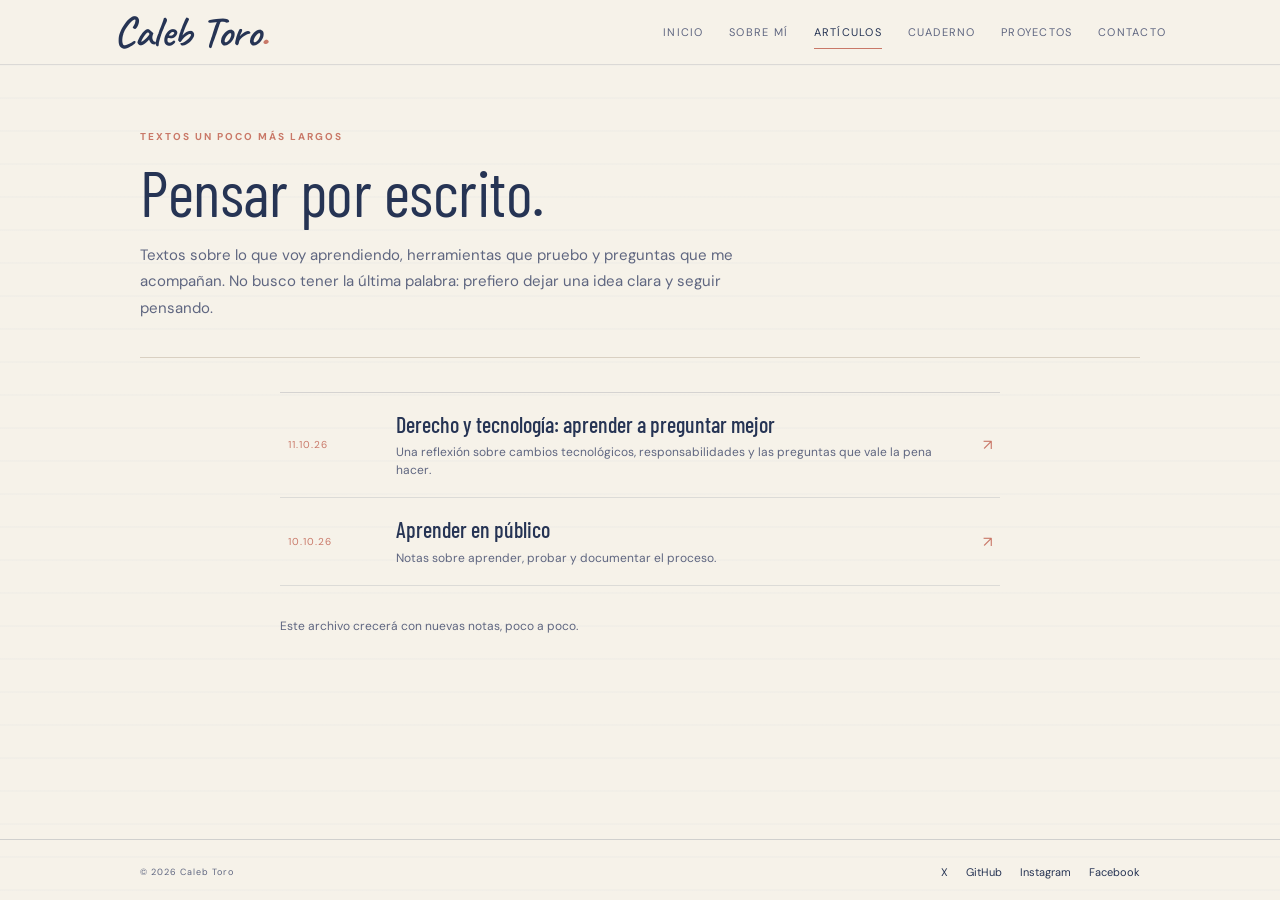
==== articulos.html @ 082de5a1 "Publica sitio personal inicial" ====
<!doctype html>
<html lang="es">
  <head>
    <meta charset="utf-8">
    <meta name="viewport" content="width=device-width, initial-scale=1">
    <meta name="theme-color" content="#f6f2e9">
    <title>Artículos — Caleb Toro</title>
    <meta
      name="description"
      content="Artículos de Caleb Toro sobre derecho, tecnología y cultura: ideas en proceso, preguntas y aprendizajes compartidos."
    >

    <link rel="preconnect" href="https://fonts.googleapis.com">
    <link rel="preconnect" href="https://fonts.gstatic.com" crossorigin>
    <link
      href="https://fonts.googleapis.com/css2?family=Barlow+Condensed:wght@400;500;600&family=Caveat:wght@500;600&family=DM+Sans:wght@400;500;600;700&display=swap"
      rel="stylesheet"
    >
    <link rel="stylesheet" href="assets/css/style.css">
  </head>

  <body>
    <a class="skip-link" href="#contenido">Saltar al contenido</a>

    <header class="site-header">
      <div class="header-inner">
        <a class="wordmark" href="index.html">
          Caleb Toro<span class="wordmark-dot">.</span>
        </a>

        <button
          class="menu-toggle"
          type="button"
          aria-expanded="false"
          aria-controls="nav-principal"
        >
          Menú <span>☰</span>
        </button>

        <nav class="primary-nav" id="nav-principal" aria-label="Navegación principal">
          <a href="index.html">Inicio</a>
          <a href="sobre-mi.html">Sobre mí</a>
          <a href="articulos.html" aria-current="page">Artículos</a>
          <a href="cuaderno.html">Cuaderno</a>
          <a href="proyectos.html">Proyectos</a>
          <a href="contacto.html">Contacto</a>
        </nav>
      </div>
    </header>

    <main class="site-main" id="contenido">
      <header class="page-header">
        <p class="eyebrow">TEXTOS UN POCO MÁS LARGOS</p>
        <h1 class="page-title">Pensar por escrito.</h1>
        <p class="page-intro">
          Textos sobre lo que voy aprendiendo, herramientas que pruebo y preguntas
          que me acompañan. No busco tener la última palabra: prefiero dejar una
          idea clara y seguir pensando.
        </p>
      </header>

      <div class="reading-column">
        <div class="entry-list">
          <a class="entry-row" href="posts/derecho-y-tecnologia.html">
            <span class="entry-date">11.10.26</span>
            <span class="entry-main">
              <strong>Derecho y tecnología: aprender a preguntar mejor</strong>
              <small>
                Una reflexión sobre cambios tecnológicos, responsabilidades y las
                preguntas que vale la pena hacer.
              </small>
            </span>
            <span class="entry-arrow">↗</span>
          </a>

          <a class="entry-row" href="posts/aprender-en-publico.html">
            <span class="entry-date">10.10.26</span>
            <span class="entry-main">
              <strong>Aprender en público</strong>
              <small>Notas sobre aprender, probar y documentar el proceso.</small>
            </span>
            <span class="entry-arrow">↗</span>
          </a>
        </div>

        <p class="quiet-note">Este archivo crecerá con nuevas notas, poco a poco.</p>
      </div>
    </main>

    <footer class="site-footer">
      <div class="footer-inner">
        <p class="copyright">© <span class="current-year">2026</span> Caleb Toro</p>

        <nav class="social-links" aria-label="Redes sociales">
          <a href="https://twitter.com/CalebToro_" target="_blank" rel="noopener noreferrer">X</a>
          <a href="https://github.com/CalebToro" target="_blank" rel="noopener noreferrer">GitHub</a>
          <a href="https://www.instagram.com/calebtoro_/" target="_blank" rel="noopener noreferrer">Instagram</a>
          <a href="https://www.facebook.com/freidertoro7/" target="_blank" rel="noopener noreferrer">Facebook</a>
        </nav>
      </div>
    </footer>

    <script src="assets/js/main.js"></script>
  </body>
</html>
---- assets/css/style.css ----
/*
  Variables y base del tema
*/
:root {
  --paper: #f6f2e9;
  --paper-deep: #eee8dc;
  --ink: #263454;
  --ink-soft: #5f6680;
  --rule: rgba(104, 133, 177, 0.06);
  --coral: #c97868;
  --blue-accent: #4265a8;
  --blue-accent-soft: #e2e8f4;
  --lavender: #b9b3d1;
  --line: #d9d0c2;
  --sans: "DM Sans", sans-serif;
  --display: "Barlow Condensed", sans-serif;
  --hand: "Caveat", cursive;
  --text-small: 0.75rem;
  --text-body: 0.9375rem;
  --text-lead: 1.125rem;
  --heading-small: clamp(1.5rem, 2.8vw, 1.875rem);
  --heading-section: clamp(2rem, 4vw, 2.625rem);
  --heading-page: clamp(2.75rem, 6vw, 4rem);
  --heading-hero: clamp(2.75rem, 6.5vw, 4.25rem);
}

* {
  box-sizing: border-box;
}

html {
  scroll-behavior: smooth;
  scroll-padding-top: 105px;
}

body {
  min-height: 100vh;
  margin: 0;
  color: var(--ink);
  background-color: var(--paper);
  background-image: repeating-linear-gradient(
    to bottom,
    transparent 0,
    transparent 31px,
    var(--rule) 32px,
    transparent 33px
  );
  font-family: var(--sans);
  font-size: var(--text-body);
  line-height: 1.75;
  display: flex;
  flex-direction: column;
}

a {
  color: inherit;
}

a:focus-visible,
button:focus-visible {
  outline: 2px solid var(--coral);
  outline-offset: 4px;
}

/*
  Accesibilidad y utilidades
*/
.skip-link {
  position: absolute;
  left: -9999px;
  top: 0;
}

.skip-link:focus {
  left: 1rem;
  top: 1rem;
  z-index: 1000;
  background: var(--paper);
  padding: 0.5rem 1rem;
}

/*
  Header y navegación
*/
.site-header {
  position: sticky;
  top: 0;
  z-index: 100;
  background: rgba(246, 242, 233, 0.94);
  backdrop-filter: blur(12px);
  border-bottom: 1px solid rgba(38, 52, 84, 0.13);
}

.header-inner {
  max-width: 1120px;
  margin: 0 auto;
  padding: 13px 34px 12px;
  display: flex;
  align-items: center;
  justify-content: space-between;
  gap: 24px;
}

.wordmark {
  font: 600 43px/0.9 var(--hand);
  text-decoration: none;
  white-space: nowrap;
  letter-spacing: -0.5px;
}

.wordmark-dot {
  color: var(--coral);
}

.primary-nav {
  display: flex;
  align-items: center;
  gap: clamp(12px, 2vw, 27px);
}

.primary-nav a {
  font-size: 11px;
  text-transform: uppercase;
  letter-spacing: 1.25px;
  text-decoration: none;
  color: var(--ink-soft);
  padding: 8px 0 6px;
  border-bottom: 1px solid transparent;
}

.primary-nav a:hover,
.primary-nav a[aria-current="page"] {
  color: var(--ink);
  border-color: var(--coral);
}

.menu-toggle {
  display: none;
  border: 1px solid var(--line);
  background: transparent;
  color: var(--ink);
  border-radius: 2px;
  padding: 8px 11px;
  font: 600 11px var(--sans);
  letter-spacing: 1px;
  text-transform: uppercase;
}

/*
  Layout general del sitio
*/
.site-main {
  width: min(100% - 48px, 1000px);
  margin: 0 auto;
  flex: 1;
}

.paper-panel {
  background: rgba(250, 247, 240, 0.72);
  border: 1px solid rgba(38, 52, 84, 0.14);
  box-shadow: 5px 5px 0 rgba(38, 52, 84, 0.035);
}

.eyebrow {
  margin: 0 0 15px;
  color: var(--coral);
  font-size: 10px;
  line-height: 1.5;
  letter-spacing: 2px;
  font-weight: 700;
  text-transform: uppercase;
}

/*
  Home / hero
*/
.hero {
  max-width: 880px;
  margin: 38px auto 68px;
  padding: clamp(28px, 5vw, 54px) 0;
  position: relative;
}

.hero.paper-panel {
  background: transparent;
  border: 0;
  box-shadow: none;
}

.hero-copy {
  max-width: 800px;
  margin: 0 auto;
}

.hero .eyebrow {
  color: var(--blue-accent);
  font-size: 9px;
  letter-spacing: 1.6px;
}

.hero h1,
.page-title {
  margin: 0;
  font: 400 var(--heading-hero)/1.04 var(--display);
  letter-spacing: -0.5px;
}

.hero h1 em {
  position: relative;
  display: inline-block;
  color: var(--blue-accent);
  font: 600 1.08em/0.95 var(--hand);
  letter-spacing: 0;
}

.hero h1 em::after {
  position: absolute;
  right: 0;
  bottom: -0.12em;
  left: 0;
  height: 2px;
  background: currentColor;
  content: "";
  transform: rotate(-2deg);
}

.closing-note h2 em {
  color: var(--coral);
  font: 600 1.08em/0.95 var(--hand);
}

.hero-intro {
  max-width: 540px;
  margin: 23px 0 12px;
  color: var(--ink);
  font: 400 var(--text-lead)/1.5 var(--display);
}

.hero-note-copy {
  max-width: 540px;
  margin: 0 0 18px;
  color: var(--ink-soft);
  font-size: var(--text-small);
  line-height: 1.7;
}

.text-link {
  display: inline-flex;
  gap: 12px;
  align-items: center;
  color: var(--ink);
  text-decoration: none;
  border-bottom: 1px solid var(--coral);
  padding: 0 0 4px;
  font-size: 12px;
  font-weight: 700;
  letter-spacing: 0.3px;
}

.text-link:hover {
  color: var(--coral);
}

/*
  Secciones de listados
*/
.section-block {
  margin: 0 auto 82px;
}

.section-heading {
  display: flex;
  justify-content: space-between;
  align-items: end;
  gap: 20px;
  margin-bottom: 22px;
}

.section-heading .eyebrow {
  margin-bottom: 5px;
}

.section-heading h2,
.closing-note h2 {
  margin: 0;
  font: 500 var(--heading-section)/1.08 var(--display);
}

.accent {
  color: var(--coral);
}

.entry-list {
  border-top: 1px solid rgba(38, 52, 84, 0.16);
}

.entry-row {
  display: grid;
  grid-template-columns: 90px 1fr 24px;
  align-items: center;
  gap: 18px;
  padding: 18px 8px;
  border-bottom: 1px solid rgba(38, 52, 84, 0.12);
  text-decoration: none;
  transition: background 0.2s ease, padding 0.2s ease;
}

.entry-row:hover {
  background: rgba(255, 255, 255, 0.34);
  padding-left: 15px;
}

.entry-date {
  color: var(--coral);
  font-size: 10px;
  letter-spacing: 1px;
  text-transform: uppercase;
}

.entry-main {
  display: flex;
  flex-direction: column;
  line-height: 1.5;
}

.entry-main strong {
  font: 500 22px/1.25 var(--display);
}

.entry-main small {
  margin-top: 5px;
  color: var(--ink-soft);
  font-size: var(--text-small);
}

.entry-arrow {
  justify-self: end;
  color: var(--coral);
}

.project-grid {
  display: grid;
  grid-template-columns: repeat(2, minmax(0, 1fr));
  gap: 18px;
}

.project-card {
  display: flex;
  flex-direction: column;
  align-items: flex-start;
  min-height: 220px;
  padding: 26px;
  border: 1px solid rgba(38, 52, 84, 0.16);
  background: rgba(250, 247, 240, 0.65);
  text-decoration: none;
  transition: transform 0.2s ease, box-shadow 0.2s ease;
}

.project-card:hover {
  transform: translateY(-3px);
  box-shadow: 4px 5px 0 rgba(38, 52, 84, 0.06);
}

.card-index {
  color: var(--coral);
  font-size: 9px;
  letter-spacing: 1.7px;
}

.project-card h3 {
  margin: 17px 0 8px;
  font: 500 28px/1.15 var(--display);
}

.project-card p {
  margin: 0 0 22px;
  color: var(--ink-soft);
  font-size: var(--text-small);
}

.card-link {
  margin-top: auto;
  font-size: 11px;
  border-bottom: 1px solid var(--coral);
  padding-bottom: 3px;
}

.closing-note {
  margin: 0 auto 70px;
  padding: 38px 20px 42px;
  text-align: center;
  border-top: 1px solid var(--line);
}

.closing-note .eyebrow {
  margin-bottom: 10px;
}

.closing-note h2 {
  margin-bottom: 12px;
}

.closing-note-copy {
  max-width: 440px;
  margin: 0 auto 20px;
  color: var(--ink-soft);
  font-size: 0.8125rem;
}

.button-link {
  display: inline-block;
  background: var(--ink);
  color: var(--paper);
  text-decoration: none;
  padding: 11px 18px;
  font-size: 11px;
  letter-spacing: 0.7px;
}

.button-link:hover {
  background: var(--coral);
}

/*
  Páginas internas y artículos
*/
.page-header {
  padding: 64px 0 36px;
  border-bottom: 1px solid var(--line);
  margin-bottom: 34px;
}

.page-title {
  font-size: var(--heading-page);
}

.page-intro {
  max-width: 630px;
  margin: 17px 0 0;
  color: var(--ink-soft);
  font-size: var(--text-body);
}

.reading-column {
  max-width: 720px;
  margin: 0 auto 72px;
}

.reading-column .entry-list {
  margin-top: 0;
}

.prose {
  color: #424b63;
  font-size: var(--text-body);
  line-height: 1.85;
}

.prose h2 {
  margin: 2em 0 0.4em;
  color: var(--ink);
  font: 500 var(--heading-small)/1.2 var(--display);
}

.prose h3 {
  color: var(--ink);
  font: 500 21px/1.3 var(--display);
}

.prose a {
  text-decoration-color: var(--coral);
  text-underline-offset: 3px;
}

.prose blockquote {
  margin: 28px 0;
  padding: 10px 0 10px 22px;
  border-left: 2px solid var(--coral);
  color: var(--ink);
  font: 500 25px/1.35 var(--hand);
}

.prose li {
  margin: 6px 0;
}

.education {
  margin-top: 48px;
  padding-top: 28px;
  border-top: 1px solid var(--line);
}

.education .eyebrow {
  margin-bottom: 6px;
}

.education h2 {
  margin: 0 0 20px;
  color: var(--ink);
  font: 500 var(--heading-small)/1.15 var(--display);
}

.education-list {
  margin: 0;
}

.education-item {
  padding: 14px 0;
  border-top: 1px solid rgba(38, 52, 84, 0.12);
}

.education-item dt {
  color: var(--ink);
  font-weight: 600;
}

.education-item dd {
  margin: 3px 0 0;
  color: var(--ink-soft);
  font-size: var(--text-small);
}

.article-page {
  padding-top: 34px;
}

.back-link {
  display: inline-block;
  margin-bottom: 28px;
  color: var(--ink-soft);
  text-decoration: none;
  font-size: 11px;
}

.back-link:hover {
  color: var(--coral);
}

.article-page .eyebrow {
  margin-bottom: 10px;
}

.article-page .page-title {
  max-width: 800px;
}

.article-page .page-intro {
  font-size: var(--text-lead);
  margin-bottom: 30px;
}

.article-page .prose {
  margin-top: 35px;
}

.article-end {
  margin: 42px 0;
  color: var(--coral);
  text-align: center;
  font-size: 22px;
}

.listing-grid {
  margin: 10px 0 75px;
}

.contact-list {
  border-top: 1px solid var(--line);
}

.contact-row {
  display: flex;
  justify-content: space-between;
  gap: 20px;
  padding: 20px 4px;
  border-bottom: 1px solid var(--line);
  text-decoration: none;
}

.contact-row span {
  color: var(--ink-soft);
  font-size: var(--text-small);
}

.contact-row strong {
  font-size: var(--text-small);
  font-weight: 600;
}

.quiet-note {
  color: var(--ink-soft);
  font-size: var(--text-small);
  padding: 18px 0;
}

code {
  background: rgba(185, 179, 209, 0.2);
  padding: 2px 5px;
  font-size: 0.9em;
}

/*
  Footer
*/
.site-footer {
  border-top: 1px solid rgba(38, 52, 84, 0.18);
  padding: 23px 24px 18px;
  color: var(--ink-soft);
}

.footer-inner {
  max-width: 1000px;
  margin: 0 auto;
  display: flex;
  justify-content: space-between;
  align-items: center;
  gap: 20px;
  font-size: 11px;
}

.footer-inner .copyright {
  margin: 0;
  color: var(--ink-soft);
  font-size: 9px;
  letter-spacing: 1px;
}

.social-links {
  display: flex;
  flex-wrap: wrap;
  justify-content: flex-end;
  gap: 8px 18px;
}

.social-links a {
  text-decoration: none;
  color: var(--ink);
}

.social-links a:hover {
  color: var(--coral);
}

/*
  Responsive
*/
@media (max-width: 780px) {
  .header-inner {
    padding: 11px 20px;
    flex-wrap: wrap;
  }

  .wordmark {
    font-size: 39px;
  }

  .menu-toggle {
    display: inline-flex;
    align-items: center;
    gap: 8px;
  }

  .primary-nav {
    display: none;
    width: 100%;
    flex-direction: column;
    align-items: stretch;
    gap: 0;
    padding: 7px 0 4px;
  }

  .primary-nav.is-open {
    display: flex;
  }

  .primary-nav a {
    padding: 11px 4px;
    border-bottom: 1px solid rgba(38, 52, 84, 0.1);
  }

  .hero {
    margin: 20px auto 52px;
    padding: 35px 0;
  }

  .hero h1 {
    font-size: clamp(2.625rem, 10.5vw, 3.625rem);
  }

  .page-title {
    font-size: clamp(2.5rem, 8vw, 3.25rem);
  }

  .site-main {
    width: min(100% - 32px, 1000px);
  }

  .section-block {
    margin-bottom: 62px;
  }

  .section-heading {
    align-items: flex-start;
    flex-direction: column;
    gap: 12px;
  }

  .entry-row {
    grid-template-columns: 65px 1fr 18px;
    gap: 10px;
    padding: 15px 3px;
  }

  .entry-main strong {
    font-size: 20px;
  }

  .project-grid {
    grid-template-columns: 1fr;
  }

  .page-header {
    padding-top: 45px;
  }

  .contact-row {
    flex-direction: column;
    gap: 3px;
  }

  .footer-inner {
    flex-direction: column;
    align-items: flex-start;
    gap: 7px;
  }

  .social-links {
    justify-content: flex-start;
    gap: 8px 14px;
  }
}

@media (prefers-reduced-motion: reduce) {
  html {
    scroll-behavior: auto;
  }

  *,
  *::before,
  *::after {
    transition-duration: 0.01ms !important;
  }
}
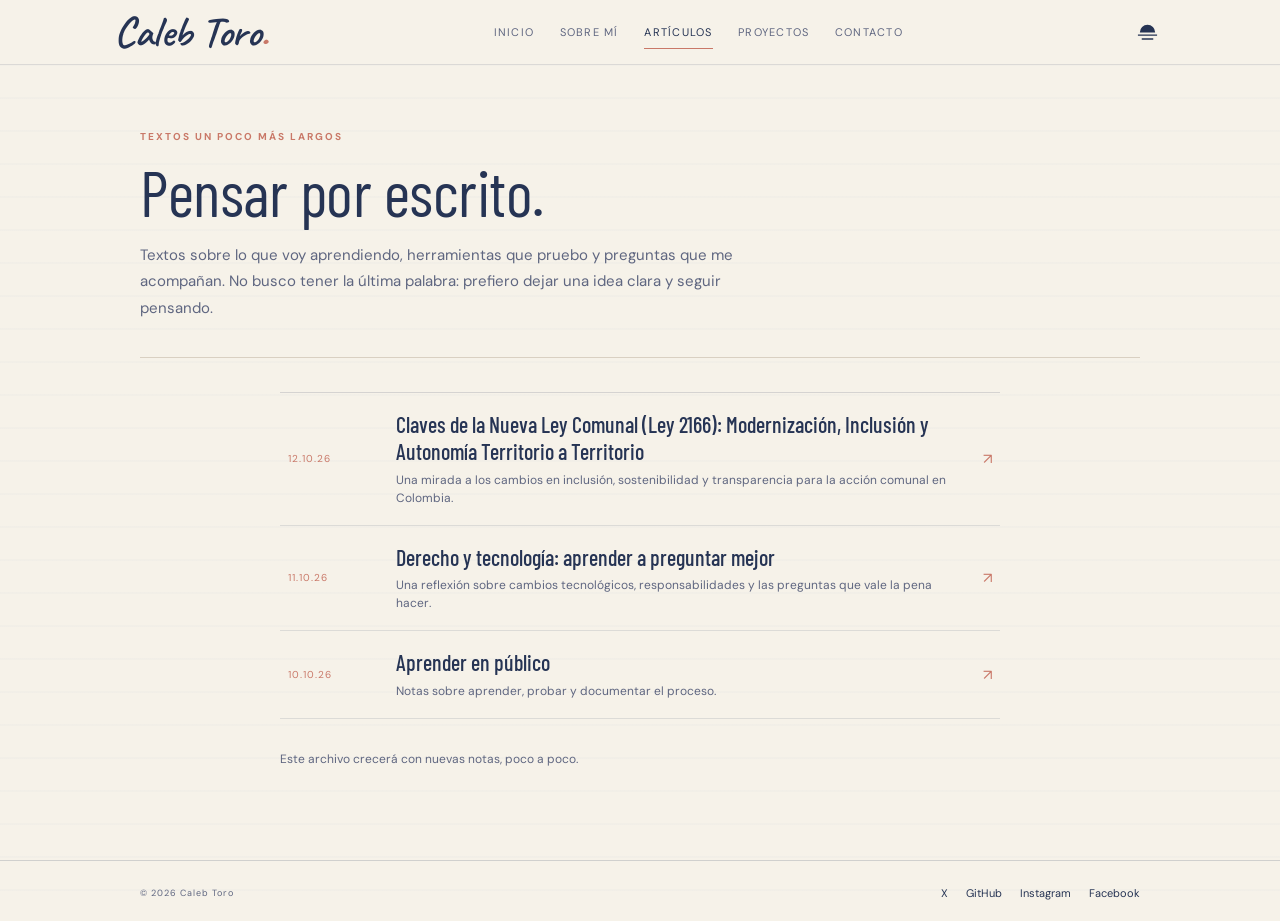
==== commit 5ee03d5a: "Actualiza artículos y añade tema oscuro Co-authored-by: Copilot <223556219+Copilot@users.noreply.git" ====
--- a/articulos.html
+++ b/articulos.html
@@ -16,6 +16,7 @@
       href="https://fonts.googleapis.com/css2?family=Barlow+Condensed:wght@400;500;600&family=Caveat:wght@500;600&family=DM+Sans:wght@400;500;600;700&display=swap"
       rel="stylesheet"
     >
+    <script src="assets/js/theme.js"></script>
     <link rel="stylesheet" href="assets/css/style.css">
   </head>
 
@@ -41,10 +42,15 @@
           <a href="index.html">Inicio</a>
           <a href="sobre-mi.html">Sobre mí</a>
           <a href="articulos.html" aria-current="page">Artículos</a>
-          <a href="cuaderno.html">Cuaderno</a>
           <a href="proyectos.html">Proyectos</a>
           <a href="contacto.html">Contacto</a>
         </nav>
+
+        <button class="theme-toggle" type="button" aria-label="Cambiar tema" aria-pressed="false">
+          <svg viewBox="0 0 24 24" aria-hidden="true">
+            <path d="M4 12a8 8 0 0 1 16 0H4Zm-2 2h20v1.5H2zm4 4h12v1.5H6z"></path>
+          </svg>
+        </button>
       </div>
     </header>
 
@@ -61,6 +67,21 @@
 
       <div class="reading-column">
         <div class="entry-list">
+          <a class="entry-row" href="posts/ley-comunal.html">
+            <span class="entry-date">12.10.26</span>
+            <span class="entry-main">
+              <strong>
+                Claves de la Nueva Ley Comunal (Ley 2166): Modernización,
+                Inclusión y Autonomía Territorio a Territorio
+              </strong>
+              <small>
+                Una mirada a los cambios en inclusión, sostenibilidad y
+                transparencia para la acción comunal en Colombia.
+              </small>
+            </span>
+            <span class="entry-arrow">↗</span>
+          </a>
+
           <a class="entry-row" href="posts/derecho-y-tecnologia.html">
             <span class="entry-date">11.10.26</span>
             <span class="entry-main">
--- a/assets/css/style.css
+++ b/assets/css/style.css
@@ -12,6 +12,20 @@
   --blue-accent-soft: #e2e8f4;
   --lavender: #b9b3d1;
   --line: #d9d0c2;
+  --header-bg: rgba(246, 242, 233, 0.94);
+  --border-soft: rgba(38, 52, 84, 0.1);
+  --border-medium: rgba(38, 52, 84, 0.12);
+  --border-strong: rgba(38, 52, 84, 0.16);
+  --header-border: rgba(38, 52, 84, 0.13);
+  --panel-bg: rgba(250, 247, 240, 0.72);
+  --panel-border: rgba(38, 52, 84, 0.14);
+  --panel-shadow: rgba(38, 52, 84, 0.035);
+  --row-hover: rgba(255, 255, 255, 0.34);
+  --card-bg: rgba(250, 247, 240, 0.65);
+  --card-shadow: rgba(38, 52, 84, 0.06);
+  --code-bg: rgba(185, 179, 209, 0.2);
+  --footer-border: rgba(38, 52, 84, 0.18);
+  color-scheme: light;
   --sans: "DM Sans", sans-serif;
   --display: "Barlow Condensed", sans-serif;
   --hand: "Caveat", cursive;
@@ -21,7 +35,34 @@
   --heading-small: clamp(1.5rem, 2.8vw, 1.875rem);
   --heading-section: clamp(2rem, 4vw, 2.625rem);
   --heading-page: clamp(2.75rem, 6vw, 4rem);
-  --heading-hero: clamp(2.75rem, 6.5vw, 4.25rem);
+  --heading-hero: clamp(3.5rem, 7vw, 5.25rem);
+}
+
+:root[data-theme="dark"] {
+  --paper: #1b2438;
+  --paper-deep: #242f46;
+  --ink: #f1eadc;
+  --ink-soft: #c0c5d1;
+  --rule: rgba(202, 211, 232, 0.045);
+  --coral: #e49a83;
+  --blue-accent: #9db8ed;
+  --blue-accent-soft: #303d58;
+  --lavender: #c1badb;
+  --line: #46516a;
+  --header-bg: rgba(27, 36, 56, 0.94);
+  --border-soft: rgba(225, 231, 243, 0.1);
+  --border-medium: rgba(225, 231, 243, 0.14);
+  --border-strong: rgba(225, 231, 243, 0.18);
+  --header-border: rgba(225, 231, 243, 0.14);
+  --panel-bg: rgba(36, 47, 70, 0.8);
+  --panel-border: rgba(225, 231, 243, 0.16);
+  --panel-shadow: rgba(0, 0, 0, 0.12);
+  --row-hover: rgba(255, 255, 255, 0.055);
+  --card-bg: rgba(36, 47, 70, 0.72);
+  --card-shadow: rgba(0, 0, 0, 0.18);
+  --code-bg: rgba(193, 186, 219, 0.16);
+  --footer-border: rgba(225, 231, 243, 0.18);
+  color-scheme: dark;
 }
 
 * {
@@ -86,9 +127,9 @@
   position: sticky;
   top: 0;
   z-index: 100;
-  background: rgba(246, 242, 233, 0.94);
+  background: var(--header-bg);
   backdrop-filter: blur(12px);
-  border-bottom: 1px solid rgba(38, 52, 84, 0.13);
+  border-bottom: 1px solid var(--header-border);
 }
 
 .header-inner {
@@ -144,6 +185,31 @@
   font: 600 11px var(--sans);
   letter-spacing: 1px;
   text-transform: uppercase;
+}
+
+.theme-toggle {
+  display: inline-grid;
+  width: 38px;
+  height: 38px;
+  flex: 0 0 auto;
+  place-items: center;
+  padding: 0;
+  border: 0;
+  border-radius: 50%;
+  background: transparent;
+  color: var(--ink);
+  cursor: pointer;
+  transition: background-color 0.2s ease, color 0.2s ease, border-color 0.2s ease;
+}
+
+.theme-toggle:hover {
+  background: var(--paper-deep);
+}
+
+.theme-toggle svg {
+  width: 23px;
+  height: 23px;
+  fill: currentColor;
 }
 
 /*
@@ -156,9 +222,9 @@
 }
 
 .paper-panel {
-  background: rgba(250, 247, 240, 0.72);
-  border: 1px solid rgba(38, 52, 84, 0.14);
-  box-shadow: 5px 5px 0 rgba(38, 52, 84, 0.035);
+  background: var(--panel-bg);
+  border: 1px solid var(--panel-border);
+  box-shadow: 5px 5px 0 var(--panel-shadow);
 }
 
 .eyebrow {
@@ -175,9 +241,9 @@
   Home / hero
 */
 .hero {
-  max-width: 880px;
-  margin: 38px auto 68px;
-  padding: clamp(28px, 5vw, 54px) 0;
+  max-width: 940px;
+  margin: 48px auto 72px;
+  padding: clamp(48px, 7vw, 78px) 0;
   position: relative;
 }
 
@@ -188,7 +254,7 @@
 }
 
 .hero-copy {
-  max-width: 800px;
+  max-width: 850px;
   margin: 0 auto;
 }
 
@@ -230,18 +296,10 @@
 }
 
 .hero-intro {
-  max-width: 540px;
-  margin: 23px 0 12px;
-  color: var(--ink);
-  font: 400 var(--text-lead)/1.5 var(--display);
-}
-
-.hero-note-copy {
-  max-width: 540px;
-  margin: 0 0 18px;
-  color: var(--ink-soft);
-  font-size: var(--text-small);
-  line-height: 1.7;
+  max-width: 650px;
+  margin: 26px 0 0;
+  color: var(--ink);
+  font: 400 clamp(1.125rem, 2vw, 1.3rem)/1.65 var(--sans);
 }
 
 .text-link {
@@ -291,7 +349,7 @@
 }
 
 .entry-list {
-  border-top: 1px solid rgba(38, 52, 84, 0.16);
+  border-top: 1px solid var(--border-strong);
 }
 
 .entry-row {
@@ -300,13 +358,13 @@
   align-items: center;
   gap: 18px;
   padding: 18px 8px;
-  border-bottom: 1px solid rgba(38, 52, 84, 0.12);
+  border-bottom: 1px solid var(--border-medium);
   text-decoration: none;
   transition: background 0.2s ease, padding 0.2s ease;
 }
 
 .entry-row:hover {
-  background: rgba(255, 255, 255, 0.34);
+  background: var(--row-hover);
   padding-left: 15px;
 }
 
@@ -350,15 +408,15 @@
   align-items: flex-start;
   min-height: 220px;
   padding: 26px;
-  border: 1px solid rgba(38, 52, 84, 0.16);
-  background: rgba(250, 247, 240, 0.65);
+  border: 1px solid var(--border-strong);
+  background: var(--card-bg);
   text-decoration: none;
   transition: transform 0.2s ease, box-shadow 0.2s ease;
 }
 
 .project-card:hover {
   transform: translateY(-3px);
-  box-shadow: 4px 5px 0 rgba(38, 52, 84, 0.06);
+  box-shadow: 4px 5px 0 var(--card-shadow);
 }
 
 .card-index {
@@ -451,7 +509,7 @@
 }
 
 .prose {
-  color: #424b63;
+  color: var(--ink);
   font-size: var(--text-body);
   line-height: 1.85;
 }
@@ -506,7 +564,7 @@
 
 .education-item {
   padding: 14px 0;
-  border-top: 1px solid rgba(38, 52, 84, 0.12);
+  border-top: 1px solid var(--border-medium);
 }
 
 .education-item dt {
@@ -520,8 +578,10 @@
   font-size: var(--text-small);
 }
 
-.article-page {
-  padding-top: 34px;
+.article-reading-page .article-page {
+  max-width: 760px;
+  padding-top: 64px;
+  margin-bottom: 84px;
 }
 
 .back-link {
@@ -540,24 +600,62 @@
   margin-bottom: 10px;
 }
 
-.article-page .page-title {
-  max-width: 800px;
-}
-
-.article-page .page-intro {
-  font-size: var(--text-lead);
+.article-reading-page {
+  background-image: none;
+}
+
+.article-reading-page .article-page .article-heading {
   margin-bottom: 30px;
 }
 
-.article-page .prose {
-  margin-top: 35px;
-}
-
-.article-end {
-  margin: 42px 0;
-  color: var(--coral);
-  text-align: center;
-  font-size: 22px;
+.article-reading-page .article-page .page-title {
+  max-width: none;
+  font: 500 clamp(2.5rem, 5vw, 3.75rem)/1.1 var(--sans);
+  letter-spacing: -1.8px;
+}
+
+.article-date {
+  margin: 16px 0 0;
+  color: var(--ink-soft);
+  font-size: 15px;
+}
+
+.article-reading-page .article-page .prose {
+  margin-top: 0;
+  color: var(--ink);
+  font-family: "Source Serif 4", Georgia, serif;
+  font-size: clamp(1.125rem, 1.2vw, 1.3rem);
+  line-height: 1.8;
+}
+
+.article-reading-page .article-page .prose p {
+  margin: 0 0 1.35em;
+}
+
+.article-reading-page .article-page .back-link {
+  margin: 18px 0 0;
+  font-size: 13px;
+}
+
+.article-reading-page .article-page > .back-link:first-child {
+  margin: 0 0 28px;
+}
+
+.article-pagination {
+  display: flex;
+  justify-content: space-between;
+  gap: 20px;
+  margin-top: 38px;
+  padding-top: 18px;
+  border-top: 1px solid var(--line);
+}
+
+.article-pagination .back-link {
+  margin: 0;
+}
+
+.article-pagination-next {
+  justify-content: flex-end;
 }
 
 .listing-grid {
@@ -594,7 +692,7 @@
 }
 
 code {
-  background: rgba(185, 179, 209, 0.2);
+  background: var(--code-bg);
   padding: 2px 5px;
   font-size: 0.9em;
 }
@@ -603,7 +701,7 @@
   Footer
 */
 .site-footer {
-  border-top: 1px solid rgba(38, 52, 84, 0.18);
+  border-top: 1px solid var(--footer-border);
   padding: 23px 24px 18px;
   color: var(--ink-soft);
 }
@@ -675,20 +773,52 @@
 
   .primary-nav a {
     padding: 11px 4px;
-    border-bottom: 1px solid rgba(38, 52, 84, 0.1);
+    border-bottom: 1px solid var(--border-soft);
+  }
+
+  .menu-toggle {
+    order: 3;
+  }
+
+  .theme-toggle {
+    order: 2;
+    margin-left: auto;
+  }
+
+  .primary-nav {
+    order: 4;
   }
 
   .hero {
     margin: 20px auto 52px;
-    padding: 35px 0;
+    padding: 42px 0;
   }
 
   .hero h1 {
-    font-size: clamp(2.625rem, 10.5vw, 3.625rem);
+    font-size: clamp(2.75rem, 10vw, 3.75rem);
+  }
+
+  .hero-intro {
+    margin-top: 22px;
+    font-size: 1.125rem;
   }
 
   .page-title {
     font-size: clamp(2.5rem, 8vw, 3.25rem);
+  }
+
+  .article-reading-page .article-page {
+    padding-top: 42px;
+  }
+
+  .article-reading-page .article-page .page-title {
+    font-size: clamp(2.25rem, 9vw, 3.25rem);
+    letter-spacing: -1px;
+  }
+
+  .article-reading-page .article-page .prose {
+    font-size: 1.125rem;
+    line-height: 1.75;
   }
 
   .site-main {
